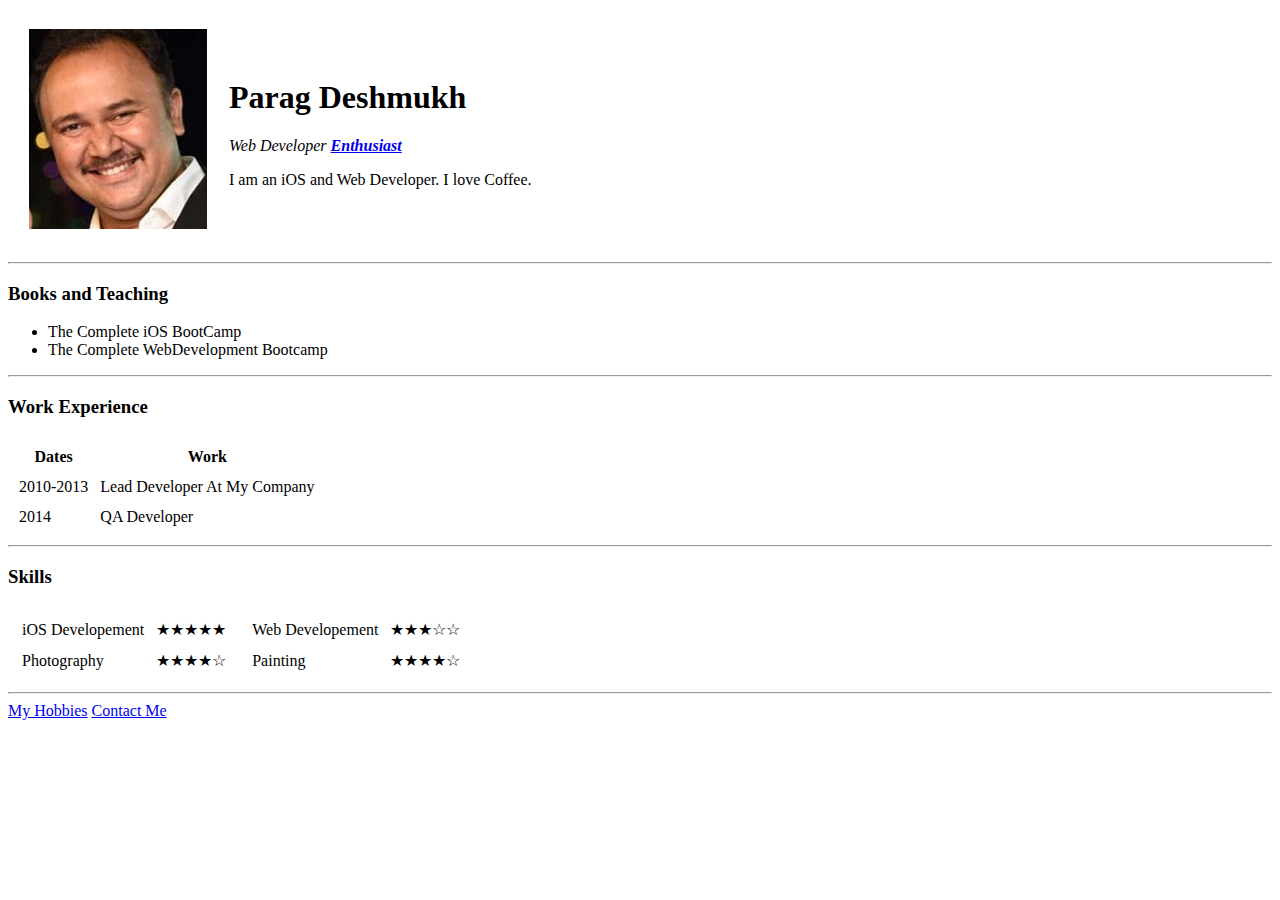
==== index.html @ e2a79d40 "Add Initial CV Website Files" ====
<!DOCTYPE html>
<html lang="en" dir="ltr">

<head>
  <meta charset="utf-8">
  <title>Parag's Personal Site</title>
</head>

<body>
  <table cellspacing="20">
    <tr>
      <td>
        <img src="images\Parag_Photo_200.jpg" alt="parag profile picture">
      </td>
      <td>
        <h1>Parag Deshmukh</h1>
        <p><em>Web Developer <strong><a href="https://ca.linkedin.com/in/deshmukhparag">Enthusiast</a></strong></em></p>
        <p>I am an iOS and Web Developer. I love Coffee.</p>
      </td>
    </tr>
  </table>
  <hr>

  <h3>Books and Teaching</h3>
  <ul>
    <li>The Complete iOS BootCamp</li>
    <li>The Complete WebDevelopment Bootcamp</li>
  </ul>
  <hr>

  <h3>Work Experience</h3>
  <table cellspacing="10">
    <thead>
      <tr>
        <th>Dates</th>
        <th>Work</th>
      </tr>
    </thead>
    <tr>
      <td>2010-2013</td>
      <td>Lead Developer At My Company</td>
    </tr>
    <tr>
      <td>2014</td>
      <td>QA Developer</td>
    </tr>
  </table>
  <hr>

  <h3>Skills</h3>
  <table>
    <tr>
      <td>
        <table cellspacing="10">

          <tr>
            <td>iOS Developement</td>
            <td>★★★★★</td>
          </tr>
          <tr>

            <td>Photography</td>
            <td>★★★★☆</td>
          </tr>
        </table>
      </td>
      <td>
        <table cellspacing="10">
          <tr>
            <td>Web Developement</td>
            <td>★★★☆☆</td>
          </tr>
          <tr>
            <td>Painting</td>
            <td>★★★★☆</td>
          </tr>
        </table>
      </td>
    </tr>
  </table>
  <hr>

  <a href="hobbies.html">My Hobbies</a>
  <a href="contact.html">Contact Me</a>
</body>

</html>
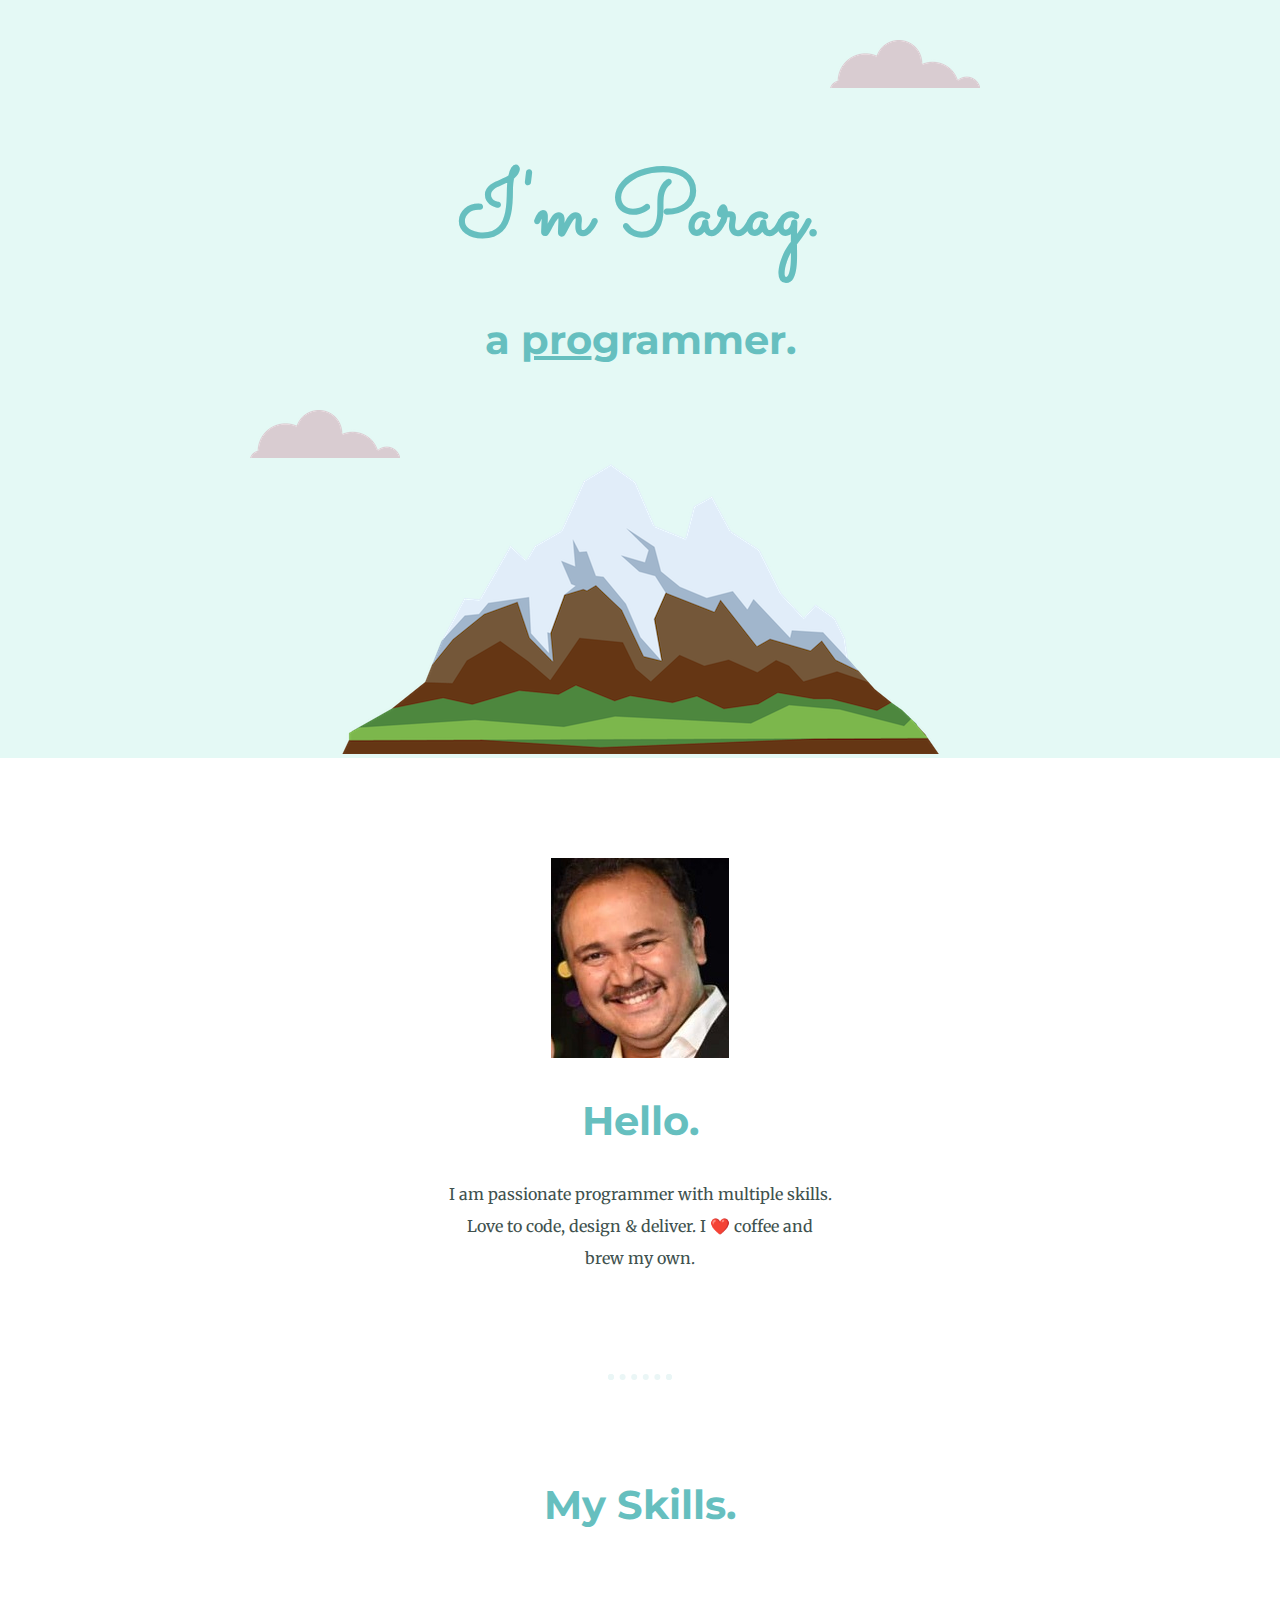
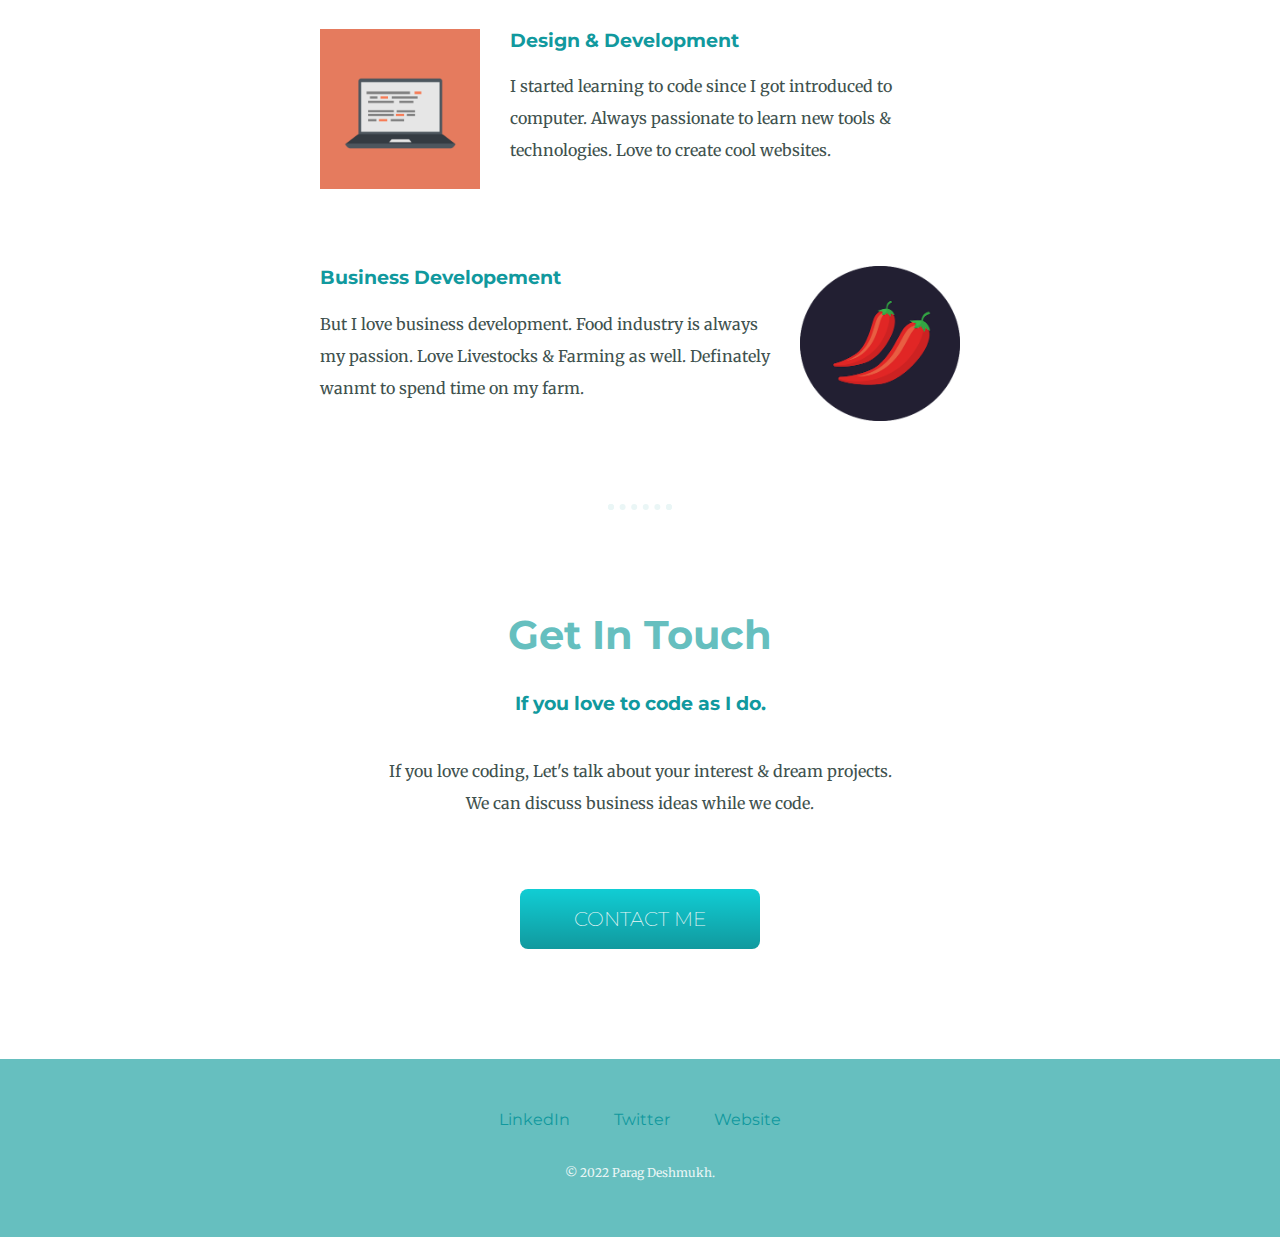
==== commit 273680c9: "Add files via upload" ====
--- a/index.html
+++ b/index.html
@@ -1,87 +1,60 @@
 <!DOCTYPE html>
 <html lang="en" dir="ltr">
+  <head>
+    <meta charset="utf-8">
+    <title>Parag Deshmukh</title>
+    <link rel="stylesheet" href="css/styles.css">
+    <link rel="icon" href="favicon_P.ico">
+    <link rel="preconnect" href="https://fonts.googleapis.com">
+<link rel="preconnect" href="https://fonts.gstatic.com" crossorigin>
+<link href="https://fonts.googleapis.com/css2?family=Merriweather&family=Montserrat&family=Sacramento&display=swap" rel="stylesheet">
+  </head>
+  <body>
+    <div class="top-container">
+      <img class="top-cloud" src="images/cloud.png" alt="cloud-img">
+      <h1>I'm Parag.</h1>
+      <h2>a <span class="pro">pro</span>grammer.</h2>
 
-<head>
-  <meta charset="utf-8">
-  <title>Parag's Personal Site</title>
-</head>
+      <img class="bottom-cloud" src="images/cloud.png" alt="cloud-img">
+      <img src="images/mountain.png" alt="mountain-img">
+    </div>
+    <div class="middle-container">
+      <div class="profile">
+        <img src="images/Parag_Photo_200.jpg" alt="parag-img">
+        <h2>Hello.</h2>
+        <p class="intro">I am passionate programmer with multiple skills. Love to code, design & deliver. I ❤️ coffee and brew my own.</p>
+      </div>
+      <hr>
+      <div class="skills">
+        <h2>My Skills.</h2>
+        <div class="skill-row">
+          <img class="code-img" src="images/computer.png" alt="code-img">
+          <h3>Design & Development</h3>
+          <p class="code-skill-description">I started learning to code since I got introduced to computer. Always passionate to learn new tools & technologies. Love to create cool websites.</p>
+        </div>
+        <div class="skill-row">
+          <img class="chillies-img" src="images/chillies.png" alt="chillies-img">
+          <h3>Business Developement</h3>
+          <p class="chillies-skill-description">But I love business development. Food industry is always my passion. Love Livestocks & Farming as well. Definately wanmt to spend time on my farm.</p>
+        </div>
+      </div>
+      <hr>
+      <div class="contact-me">
+        <h2>Get In Touch</h2>
+        <h3>If you love to code as I do.</h3>
+        <p class="contact-message">If you love coding, Let's talk about your interest & dream projects. We can discuss business ideas while we code.</p>
+        <a class="BUTTON_IIG" href="mailto:contact@email.com">CONTACT ME</a>
+      </div>
+    </div>
 
-<body>
-  <table cellspacing="20">
-    <tr>
-      <td>
-        <img src="images\Parag_Photo_200.jpg" alt="parag profile picture">
-      </td>
-      <td>
-        <h1>Parag Deshmukh</h1>
-        <p><em>Web Developer <strong><a href="https://ca.linkedin.com/in/deshmukhparag">Enthusiast</a></strong></em></p>
-        <p>I am an iOS and Web Developer. I love Coffee.</p>
-      </td>
-    </tr>
-  </table>
-  <hr>
 
-  <h3>Books and Teaching</h3>
-  <ul>
-    <li>The Complete iOS BootCamp</li>
-    <li>The Complete WebDevelopment Bootcamp</li>
-  </ul>
-  <hr>
+    <div class="bottom-container">
+      <a class="footer-link" href="https://www.linkedin.com/">LinkedIn</a>
+      <a class="footer-link" href="https://twitter.com/">Twitter</a>
+      <a class="footer-link" href="https://www.appbrewery.co/">Website</a>
+      <p class="copyright">© 2022 Parag Deshmukh.</p>
+    </div>
 
-  <h3>Work Experience</h3>
-  <table cellspacing="10">
-    <thead>
-      <tr>
-        <th>Dates</th>
-        <th>Work</th>
-      </tr>
-    </thead>
-    <tr>
-      <td>2010-2013</td>
-      <td>Lead Developer At My Company</td>
-    </tr>
-    <tr>
-      <td>2014</td>
-      <td>QA Developer</td>
-    </tr>
-  </table>
-  <hr>
 
-  <h3>Skills</h3>
-  <table>
-    <tr>
-      <td>
-        <table cellspacing="10">
-
-          <tr>
-            <td>iOS Developement</td>
-            <td>★★★★★</td>
-          </tr>
-          <tr>
-
-            <td>Photography</td>
-            <td>★★★★☆</td>
-          </tr>
-        </table>
-      </td>
-      <td>
-        <table cellspacing="10">
-          <tr>
-            <td>Web Developement</td>
-            <td>★★★☆☆</td>
-          </tr>
-          <tr>
-            <td>Painting</td>
-            <td>★★★★☆</td>
-          </tr>
-        </table>
-      </td>
-    </tr>
-  </table>
-  <hr>
-
-  <a href="hobbies.html">My Hobbies</a>
-  <a href="contact.html">Contact Me</a>
-</body>
-
+  </body>
 </html>
--- a/css/styles.css
+++ b/css/styles.css
@@ -0,0 +1,170 @@
+body {
+  text-align: center;
+  font-family: 'Merriweather', serif;
+  color: #40514E;
+  /* font-size: 2em; */
+  margin: 0;
+}
+
+hr {
+  border: dotted #EAF6F6 6px;
+  border-bottom: none;
+  width: 4%;
+  margin: 100px auto;
+}
+
+h1 {
+  color: #66BFBF;
+  font-family: 'Sacramento', cursive;
+  font-size: 5.625rem;
+  margin: 50px auto 0 auto;
+
+}
+
+h2 {
+  color: #66BFBF;
+  font-family: 'Montserrat', sans-serif;
+  font-weight: bold;
+  font-size: 2.5rem;
+  /* padding-bottom: 10px; */
+
+}
+
+h3 {
+  color: #11999E;
+  font-family: 'Montserrat', sans-serif;
+  font-weight: bold;
+
+}
+
+p {
+  /* font-size: 1.25rem; */
+
+  line-height: 2;
+
+}
+
+a {
+  margin: 10px 20px;
+  font-family: 'Montserrat', sans-serif;
+  color: #11999E;
+  text-decoration: none;
+}
+
+a:hover {
+  color: #EAF6F6;
+}
+
+.top-container {
+  background-color: #E4F9F5;
+  position: relative;
+  padding-top: 100px;
+}
+
+.middle-container {
+  margin: 100px 0;
+}
+
+.bottom-container {
+  background-color: #66BFBF;
+  padding: 50px 0 20px;
+
+}
+
+.copyright {
+  color: #EAF6F6;
+  font-size: 0.75rem;
+  padding: 20px 0;
+}
+
+.intro {
+  width: 30%;
+  margin: auto;
+
+}
+
+.contact-message {
+  width: 40%;
+  margin: 40px auto 60px auto;
+}
+.pro {
+  text-decoration: underline;
+}
+
+.bottom-cloud {
+  position: absolute;
+  left: 250px;
+  bottom: 300px;
+}
+
+.top-cloud {
+  position: absolute;
+  right: 300px;
+  top: 40px;
+}
+
+.skill-row {
+  width: 50%;
+  margin: 100px auto 100px auto;
+  text-align: left;
+}
+
+.code-img {
+  width: 25%;
+  float: left;
+  margin-right: 30px;
+}
+
+.chillies-img {
+  width: 25%;
+  float: right;
+  margin-left: 30px;
+}
+/*
+.code-skill-description {
+  clear: left;
+}
+
+.chillies-skill-description {
+  clear: right;
+} */
+
+.BUTTON_IIG {
+   background: #11CDD4;
+   background-image: -webkit-linear-gradient(top, #11CDD4, #11999E);
+   background-image: -moz-linear-gradient(top, #11CDD4, #11999E);
+   background-image: -ms-linear-gradient(top, #11CDD4, #11999E);
+   background-image: -o-linear-gradient(top, #11CDD4, #11999E);
+   background-image: -webkit-gradient(to bottom, #11CDD4, #11999E);
+   -webkit-border-radius: 8px;
+   -moz-border-radius: 8px;
+   border-radius: 8px;
+   height: 20px;
+   line-height: 20px;
+   color: #EAF6F6;
+   font-family: 'Montserrat', sans-serif;
+   width: 200px;
+   font-size: 20px;
+   font-weight: 200;
+   padding: 20px;
+   /* -webkit-box-shadow: 1px 1px 20px 0 #000000;
+   -moz-box-shadow: 1px 1px 20px 0 #000000;
+   box-shadow: 1px 1px 20px 0 #000000;
+   text-shadow: 1px 1px 20px #000000;
+   border: solid #337FED 1px; */
+   text-decoration: none;
+   display: inline-block;
+   cursor: pointer;
+   text-align: center;
+}
+
+.BUTTON_IIG:hover {
+   border: solid #30E3CB 1px;
+   background: #2BC4AD;
+   background-image: -webkit-linear-gradient(top, #30E3CB, #2BC4AD);
+   background-image: -moz-linear-gradient(top, #30E3CB, #2BC4AD);
+   background-image: -ms-linear-gradient(top, #30E3CB, #2BC4AD);
+   background-image: -o-linear-gradient(top, #30E3CB, #2BC4AD);
+   background-image: -webkit-gradient(to bottom, #30E3CB, #2BC4AD);
+   text-decoration: none;
+}
